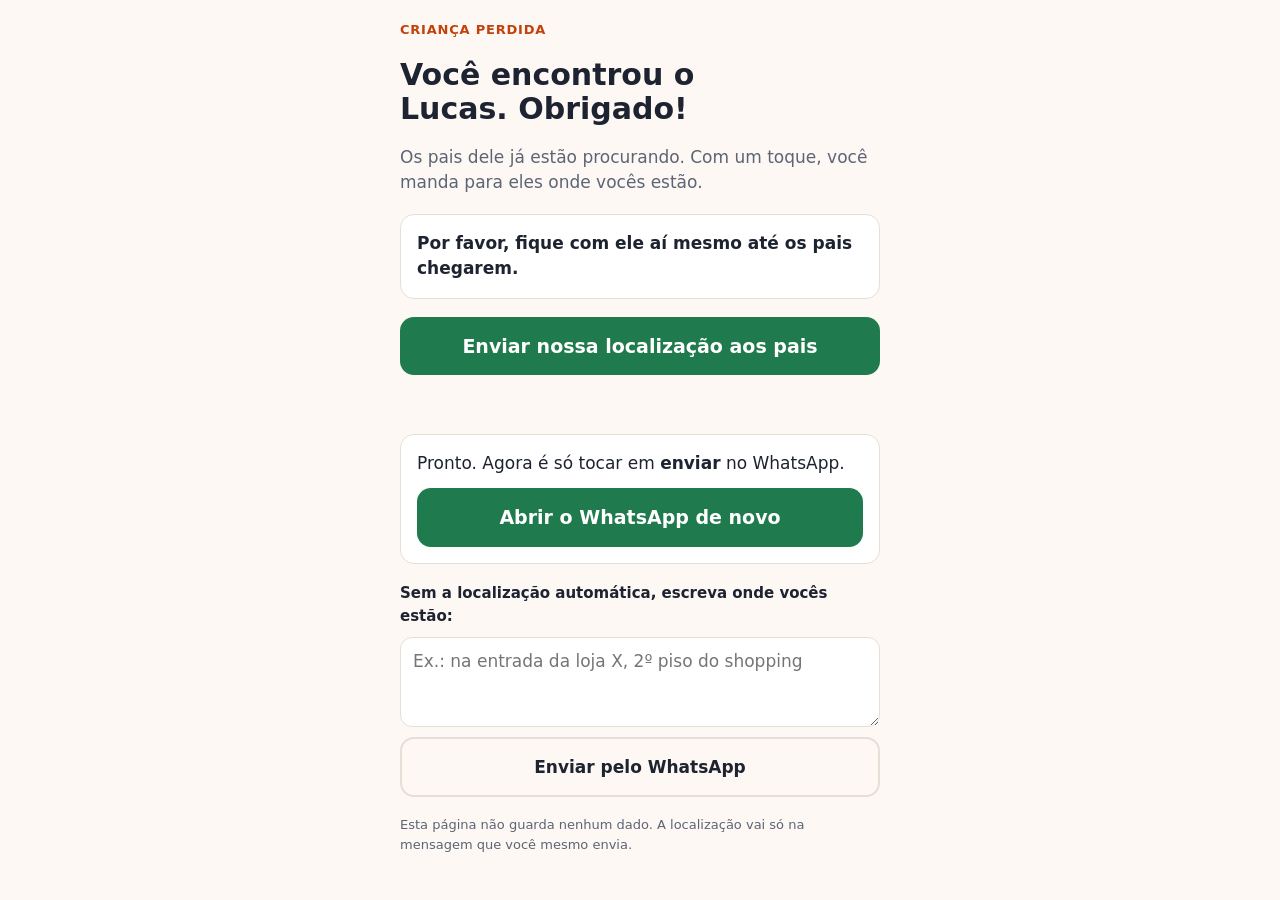
==== pagina-achei/index.html @ 453a1d57 "Fases 1 a 4: tela, LED, Bluetooth e máquina de estados - Tela ST7789 172x320 com LVGL 9.6 e fontes R" ====
<!doctype html>
<html lang="pt-BR">
<head>
<meta charset="utf-8">
<meta name="viewport" content="width=device-width, initial-scale=1, viewport-fit=cover">
<meta name="robots" content="noindex, nofollow">
<title>Achei o Lucas</title>
<style>
/* Uma coluna, botão grande, nada de fontes externas: precisa abrir rápido
   em qualquer celular, até com sinal fraco. */
:root {
  --bg: #fdf8f3;
  --card: #ffffff;
  --fg: #1d2330;
  --muted: #5d6475;
  --accent: #1f7a4d;     /* verde: "está tudo bem, ele foi encontrado" */
  --accent-fg: #ffffff;
  --alert: #c2410c;
  --line: #e7dfd5;
  --font: system-ui, -apple-system, "Segoe UI", Roboto, sans-serif;
  color-scheme: light;
}
@media (prefers-color-scheme: dark) {
  :root {
    --bg: #14171d; --card: #1d2129; --fg: #eef0f4; --muted: #a3a9b6;
    --accent: #34b37a; --accent-fg: #08140e; --alert: #fb923c; --line: #2c313b;
    color-scheme: dark;
  }
}
* { box-sizing: border-box; }
html, body { margin: 0; }
body {
  background: var(--bg); color: var(--fg); font: 17px/1.5 var(--font);
  padding-block: max(20px, env(safe-area-inset-top)) max(24px, env(safe-area-inset-bottom));
  padding-left: max(16px, env(safe-area-inset-left));
  padding-right: max(16px, env(safe-area-inset-right));
}
main { max-width: 30rem; margin: 0 auto; display: flex; flex-direction: column; gap: 18px; }
.tag {
  align-self: flex-start; font-size: 13px; font-weight: 600; letter-spacing: .06em;
  text-transform: uppercase; color: var(--alert);
}
h1 { font-size: 30px; line-height: 1.15; margin: 0; text-wrap: balance; }
p { margin: 0; }
.lead { color: var(--muted); }
.ask {
  background: var(--card); border: 1px solid var(--line); border-radius: 14px;
  padding: 16px; font-weight: 600;
}
button, .btn {
  display: block; width: 100%; border: 0; border-radius: 14px; cursor: pointer;
  padding: 18px 16px; font: 700 19px/1.2 var(--font); text-align: center; text-decoration: none;
  background: var(--accent); color: var(--accent-fg);
}
button:disabled { opacity: .6; cursor: progress; }
button:focus-visible, .btn:focus-visible, textarea:focus-visible { outline: 3px solid var(--alert); outline-offset: 2px; }
.secondary { background: transparent; color: var(--fg); border: 2px solid var(--line); font-size: 17px; }
.status { font-size: 15px; color: var(--muted); min-height: 1.5em; }
.status.err { color: var(--alert); }
label { font-weight: 600; font-size: 15px; }
textarea {
  width: 100%; min-height: 90px; border-radius: 12px; border: 1px solid var(--line);
  background: var(--card); color: var(--fg); padding: 12px; font: 17px/1.4 var(--font);
}
.manual { display: flex; flex-direction: column; gap: 10px; }
.done { background: var(--card); border: 1px solid var(--line); border-radius: 14px; padding: 16px; display: flex; flex-direction: column; gap: 12px; }
.small { font-size: 13px; color: var(--muted); }
@media (prefers-reduced-motion: no-preference) { button, .btn { transition: transform .1s; } button:active, .btn:active { transform: scale(.98); } }
</style>
</head>
<body>
<main>
  <span class="tag">Criança perdida</span>
  <h1>Você encontrou o Lucas. Obrigado!</h1>
  <p class="lead">Os pais dele já estão procurando. Com um toque, você manda para eles onde vocês estão.</p>
  <p class="ask">Por favor, fique com ele aí mesmo até os pais chegarem.</p>

  <button id="btn-local" type="button">Enviar nossa localização aos pais</button>
  <p id="status" class="status" role="status" aria-live="polite"></p>

  <div id="pronto" class="done" hidden>
    <p>Pronto. Agora é só tocar em <strong>enviar</strong> no WhatsApp.</p>
    <a id="link-wpp" class="btn" href="#">Abrir o WhatsApp de novo</a>
  </div>

  <form id="form-manual" class="manual" hidden>
    <label for="onde">Sem a localização automática, escreva onde vocês estão:</label>
    <textarea id="onde" placeholder="Ex.: na entrada da loja X, 2º piso do shopping"></textarea>
    <button type="submit" class="secondary">Enviar pelo WhatsApp</button>
  </form>

  <p class="small">Esta página não guarda nenhum dado. A localização vai só na mensagem que você mesmo envia.</p>
</main>

<script>
/* ===== CONFIGURAÇÃO ===== */
// Número que recebe a mensagem: só dígitos, com 55 + DDD. Ex.: "5531999998888".
// Vazio = o WhatsApp deixa escolher o contato (bom para testar mandando para você mesmo).
const TELEFONE = "";
const NOME = "Lucas";
/* ======================== */

const params = new URLSearchParams(location.search);
const dispositivo = (params.get("d") || "").replace(/[^A-Za-z0-9_-]/g, "").slice(0, 24);

const btn = document.getElementById("btn-local");
const statusEl = document.getElementById("status");
const pronto = document.getElementById("pronto");
const linkWpp = document.getElementById("link-wpp");
const form = document.getElementById("form-manual");

function setStatus(msg, erro) {
  statusEl.textContent = msg;
  statusEl.classList.toggle("err", !!erro);
}

function urlWhatsApp(texto) {
  const base = TELEFONE ? "https://wa.me/" + TELEFONE : "https://wa.me/";
  return base + "?text=" + encodeURIComponent(texto);
}

function abrir(texto) {
  const url = urlWhatsApp(texto);
  linkWpp.href = url;
  pronto.hidden = false;
  location.href = url; // navegação, não pop-up: funciona mesmo depois da espera do GPS
}

function rodape() {
  return dispositivo ? "\n(dispositivo " + dispositivo + ")" : "";
}

btn.addEventListener("click", () => {
  if (!("geolocation" in navigator) || !window.isSecureContext) {
    setStatus("Este navegador não liberou a localização. Escreva abaixo onde vocês estão.", true);
    form.hidden = false;
    return;
  }
  btn.disabled = true;
  setStatus("Pegando a localização… se o celular perguntar, toque em Permitir.");
  navigator.geolocation.getCurrentPosition(
    (pos) => {
      const lat = pos.coords.latitude.toFixed(6);
      const lon = pos.coords.longitude.toFixed(6);
      const prec = Math.round(pos.coords.accuracy);
      const texto =
        "🚨 Encontrei o " + NOME + "! Estou com ele aqui:\n" +
        "https://maps.google.com/?q=" + lat + "," + lon +
        "\n(precisão de uns " + prec + " m)" + rodape();
      setStatus("Localização encontrada (precisão de uns " + prec + " m). Abrindo o WhatsApp…");
      btn.disabled = false;
      abrir(texto);
    },
    (err) => {
      btn.disabled = false;
      const msg = err.code === 1
        ? "A localização não foi permitida. Tudo bem: escreva abaixo onde vocês estão."
        : "Não consegui pegar a localização agora. Escreva abaixo onde vocês estão.";
      setStatus(msg, true);
      form.hidden = false;
      document.getElementById("onde").focus();
    },
    { enableHighAccuracy: true, timeout: 15000, maximumAge: 30000 }
  );
});

form.addEventListener("submit", (e) => {
  e.preventDefault();
  const onde = document.getElementById("onde").value.trim();
  const texto = "🚨 Encontrei o " + NOME + "!" +
    (onde ? " Estamos aqui: " + onde : " Me liga para combinarmos onde encontrar.") + rodape();
  abrir(texto);
});
</script>
</body>
</html>
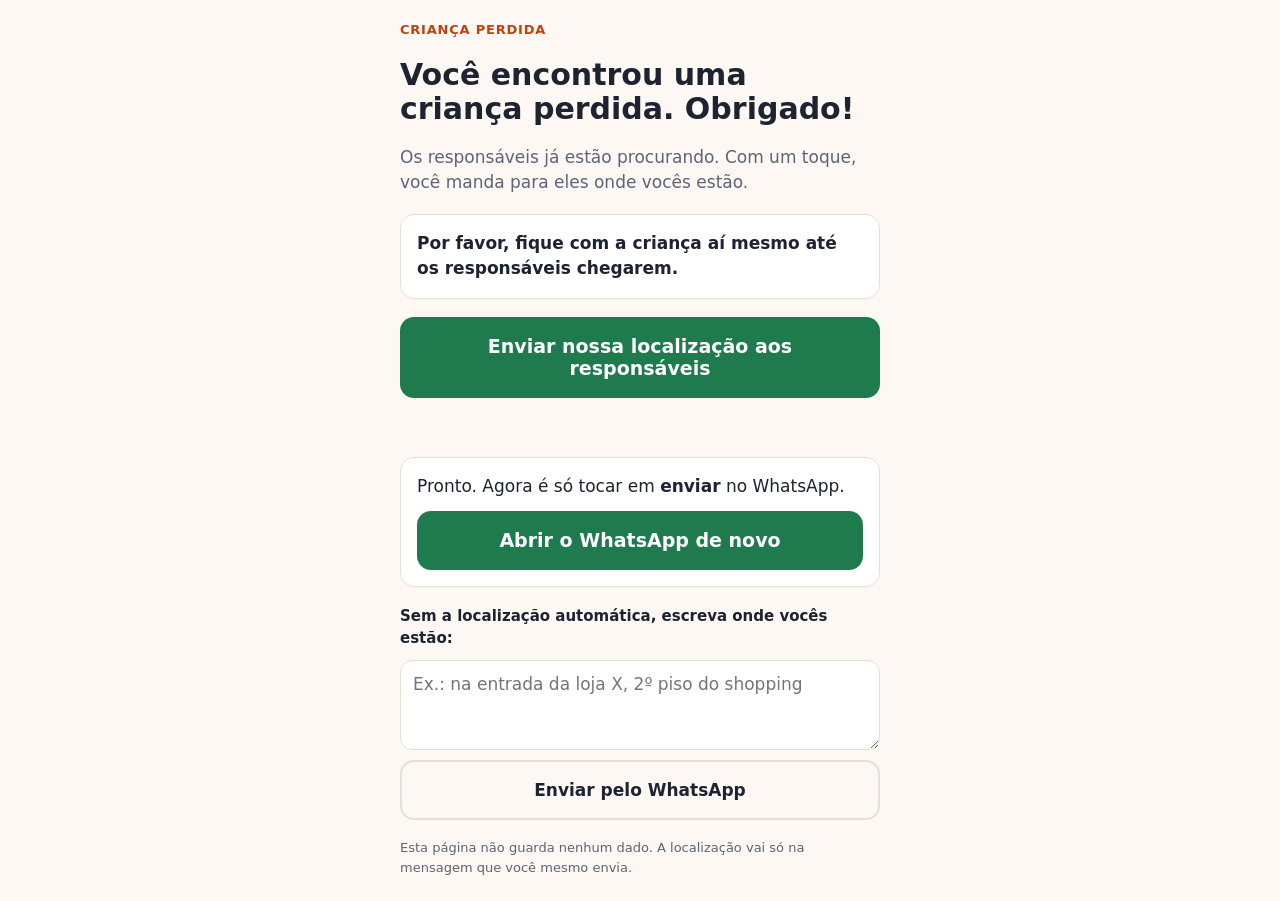
==== commit 607fdf88: "Nome genérico FindLK e página do QR configurável - Produto renomeado para FindLK (anuncia como FindL" ====
--- a/pagina-achei/index.html
+++ b/pagina-achei/index.html
@@ -4,7 +4,7 @@
 <meta charset="utf-8">
 <meta name="viewport" content="width=device-width, initial-scale=1, viewport-fit=cover">
 <meta name="robots" content="noindex, nofollow">
-<title>Achei o Lucas</title>
+<title>Achei uma criança</title>
 <style>
 /* Uma coluna, botão grande, nada de fontes externas: precisa abrir rápido
    em qualquer celular, até com sinal fraco. */
@@ -71,11 +71,11 @@
 <body>
 <main>
   <span class="tag">Criança perdida</span>
-  <h1>Você encontrou o Lucas. Obrigado!</h1>
-  <p class="lead">Os pais dele já estão procurando. Com um toque, você manda para eles onde vocês estão.</p>
-  <p class="ask">Por favor, fique com ele aí mesmo até os pais chegarem.</p>
+  <h1 id="titulo">Você encontrou uma criança perdida. Obrigado!</h1>
+  <p class="lead">Os responsáveis já estão procurando. Com um toque, você manda para eles onde vocês estão.</p>
+  <p class="ask">Por favor, fique com a criança aí mesmo até os responsáveis chegarem.</p>
 
-  <button id="btn-local" type="button">Enviar nossa localização aos pais</button>
+  <button id="btn-local" type="button">Enviar nossa localização aos responsáveis</button>
   <p id="status" class="status" role="status" aria-live="polite"></p>
 
   <div id="pronto" class="done" hidden>
@@ -93,15 +93,23 @@
 </main>
 
 <script>
-/* ===== CONFIGURAÇÃO ===== */
-// Número que recebe a mensagem: só dígitos, com 55 + DDD. Ex.: "5531999998888".
-// Vazio = o WhatsApp deixa escolher o contato (bom para testar mandando para você mesmo).
-const TELEFONE = "";
-const NOME = "Lucas";
-/* ======================== */
+/* ===== CONFIGURAÇÃO (pela URL do QR code) =====
+   ?n=Nome da criança   (opcional; sem ele, a página fala "a criança")
+   ?t=5531999998888     (WhatsApp do responsável: 55 + DDD + número; sem ele, o WhatsApp
+                         deixa escolher o contato, bom para testar mandando para você mesmo)
+   ?d=FindLK01          (identificação da tag, vai no fim da mensagem)
+   Ex.: https://seu-site/achei/?n=Ana&t=5531999998888&d=FindLK01
+   ============================================== */
+const params = new URLSearchParams(location.search);
+const NOME = (params.get("n") || "").replace(/[<>]/g, "").trim().slice(0, 30);
+const TELEFONE = (params.get("t") || "").replace(/\D/g, "").slice(0, 15);
+const dispositivo = (params.get("d") || "").replace(/[^A-Za-z0-9_-]/g, "").slice(0, 24);
+const QUEM = NOME || "a criança";
 
-const params = new URLSearchParams(location.search);
-const dispositivo = (params.get("d") || "").replace(/[^A-Za-z0-9_-]/g, "").slice(0, 24);
+if (NOME) {
+  document.title = "Achei " + NOME;
+  document.getElementById("titulo").textContent = "Você encontrou " + NOME + ". Obrigado!";
+}
 
 const btn = document.getElementById("btn-local");
 const statusEl = document.getElementById("status");
@@ -144,7 +152,7 @@
       const lon = pos.coords.longitude.toFixed(6);
       const prec = Math.round(pos.coords.accuracy);
       const texto =
-        "🚨 Encontrei o " + NOME + "! Estou com ele aqui:\n" +
+        "🚨 Encontrei " + QUEM + "! Estamos aqui:\n" +
         "https://maps.google.com/?q=" + lat + "," + lon +
         "\n(precisão de uns " + prec + " m)" + rodape();
       setStatus("Localização encontrada (precisão de uns " + prec + " m). Abrindo o WhatsApp…");
@@ -167,7 +175,7 @@
 form.addEventListener("submit", (e) => {
   e.preventDefault();
   const onde = document.getElementById("onde").value.trim();
-  const texto = "🚨 Encontrei o " + NOME + "!" +
+  const texto = "🚨 Encontrei " + QUEM + "!" +
     (onde ? " Estamos aqui: " + onde : " Me liga para combinarmos onde encontrar.") + rodape();
   abrir(texto);
 });
